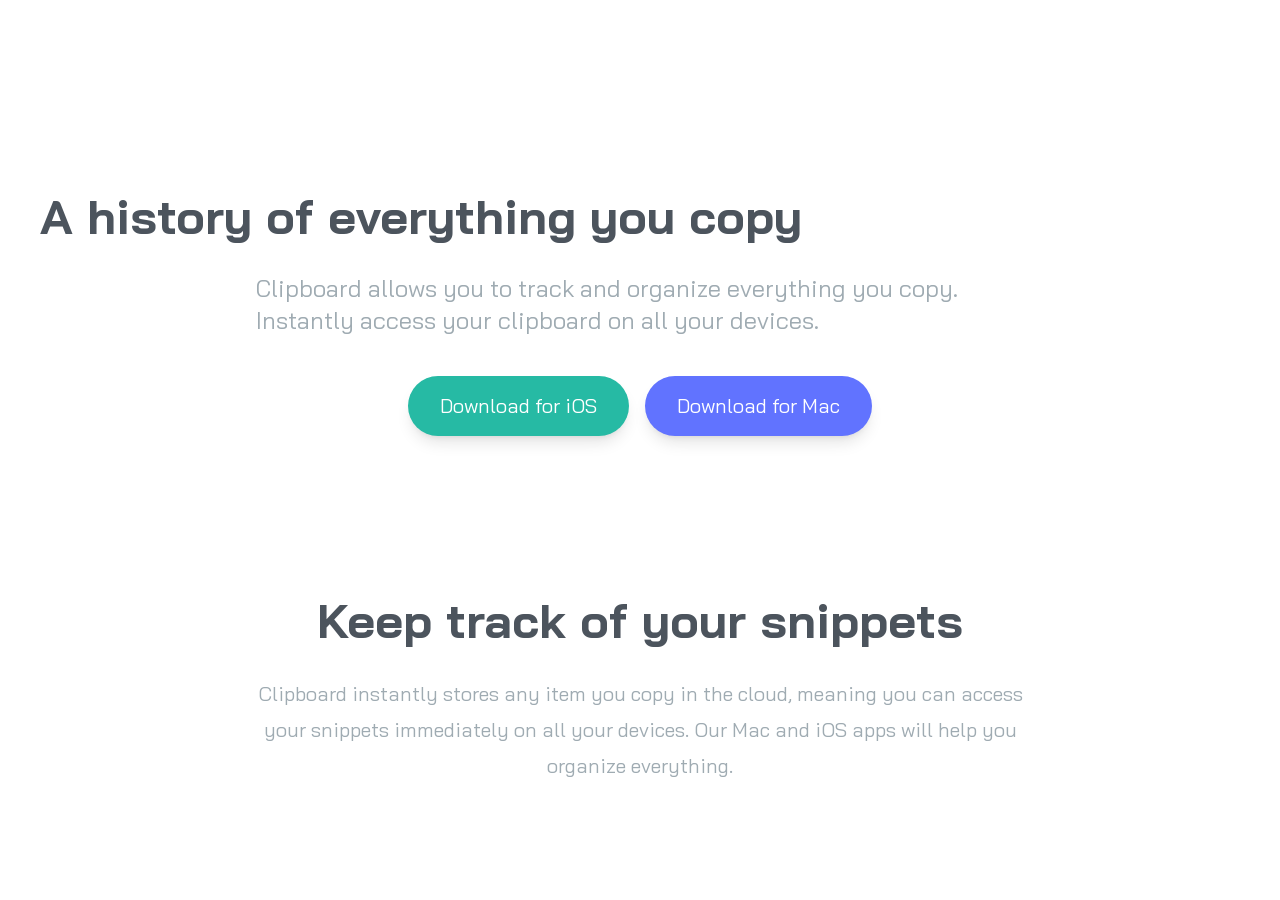
==== clipboard/index.html @ 267f64d2 "Added custom directives to input.css and started snippets section." ====
<!doctype html>
<html lang="en">
  <head>
    <meta charset="UTF-8" />
    <meta name="viewport" content="width=device-width, initial-scale=1.0" />
    <link href="./css/output.css" rel="stylesheet" />
    <title>Clipboard</title>
  </head>
  <body>
    <!-- Hero Section -->
    <section id="hero">
      <div class="section-container mb-40 px-10 pt-16">
        <img src="images/logo.svg" alt="" class="mx-auto my-16" />

        <h3 class="text-dark-grayish-blue mb-8 text-4xl font-bold md:text-5xl">
          A history of everything you copy
        </h3>
        <p class="text-grayish-blue mx-auto mb-10 max-w-3xl text-2xl">
          Clipboard allows you to track and organize everything you copy.
          Instantly access your clipboard on all your devices.
        </p>

        <!-- Button Container -->
        <div
          class="flex w-full flex-col justify-center space-y-6 text-xl text-white md:flex-row md:space-y-0 md:space-x-4"
        >
          <a
            href="#"
            class="bg-strong-cyan rounded-full p-4 px-8 shadow-lg duration-200 hover:opacity-80"
            >Download for iOS</a
          >
          <a
            href="#"
            class="bg-light-blue rounded-full p-4 px-8 shadow-lg duration-200 hover:opacity-80"
            >Download for Mac</a
          >
        </div>
      </div>
    </section>
    <!-- Snippets Section -->
    <section id="snippets">
      <div class="mx-auto my-20 max-w-6xl px-10 text-center">
        <h3 class="text-dark-grayish-blue mb-8 text-4xl font-bold md:text-5xl">
          Keep track of your snippets
        </h3>
        <p
          class="text-grayish-blue mx-auto mb-24 max-w-3xl text-center text-xl leading-9"
        >
          Clipboard instantly stores any item you copy in the cloud, meaning you
          can access your snippets immediately on all your devices. Our Mac and
          iOS apps will help you organize everything.
        </p>
      </div>
    </section>
  </body>
</html>
---- clipboard/css/output.css ----
/*! tailwindcss v4.2.4 | MIT License | https://tailwindcss.com */
@import url("https://fonts.googleapis.com/css2?family=Bai+Jamjuree:wght@400;600&display=swap");
@layer properties;
@layer theme, base, components, utilities;
@layer theme {
  :root, :host {
    --font-sans: "Bai Jamjuree", sans-serif;
    --font-mono: ui-monospace, SFMono-Regular, Menlo, Monaco, Consolas, "Liberation Mono",
      "Courier New", monospace;
    --color-white: #fff;
    --spacing: 0.25rem;
    --container-3xl: 48rem;
    --container-6xl: 72rem;
    --text-xl: 1.25rem;
    --text-xl--line-height: calc(1.75 / 1.25);
    --text-2xl: 1.5rem;
    --text-2xl--line-height: calc(2 / 1.5);
    --text-4xl: 2.25rem;
    --text-4xl--line-height: calc(2.5 / 2.25);
    --text-5xl: 3rem;
    --text-5xl--line-height: 1;
    --font-weight-bold: 700;
    --default-font-family: var(--font-sans);
    --default-mono-font-family: var(--font-mono);
    --color-strong-cyan: hsl(171 66% 44%);
    --color-light-blue: hsl(233 100% 69%);
    --color-dark-grayish-blue: hsl(210 10% 33%);
    --color-grayish-blue: hsl(201 11% 66%);
  }
}
@layer base {
  *, ::after, ::before, ::backdrop, ::file-selector-button {
    box-sizing: border-box;
    margin: 0;
    padding: 0;
    border: 0 solid;
  }
  html, :host {
    line-height: 1.5;
    -webkit-text-size-adjust: 100%;
    tab-size: 4;
    font-family: var(--default-font-family, ui-sans-serif, system-ui, sans-serif, "Apple Color Emoji", "Segoe UI Emoji", "Segoe UI Symbol", "Noto Color Emoji");
    font-feature-settings: var(--default-font-feature-settings, normal);
    font-variation-settings: var(--default-font-variation-settings, normal);
    -webkit-tap-highlight-color: transparent;
  }
  hr {
    height: 0;
    color: inherit;
    border-top-width: 1px;
  }
  abbr:where([title]) {
    -webkit-text-decoration: underline dotted;
    text-decoration: underline dotted;
  }
  h1, h2, h3, h4, h5, h6 {
    font-size: inherit;
    font-weight: inherit;
  }
  a {
    color: inherit;
    -webkit-text-decoration: inherit;
    text-decoration: inherit;
  }
  b, strong {
    font-weight: bolder;
  }
  code, kbd, samp, pre {
    font-family: var(--default-mono-font-family, ui-monospace, SFMono-Regular, Menlo, Monaco, Consolas, "Liberation Mono", "Courier New", monospace);
    font-feature-settings: var(--default-mono-font-feature-settings, normal);
    font-variation-settings: var(--default-mono-font-variation-settings, normal);
    font-size: 1em;
  }
  small {
    font-size: 80%;
  }
  sub, sup {
    font-size: 75%;
    line-height: 0;
    position: relative;
    vertical-align: baseline;
  }
  sub {
    bottom: -0.25em;
  }
  sup {
    top: -0.5em;
  }
  table {
    text-indent: 0;
    border-color: inherit;
    border-collapse: collapse;
  }
  :-moz-focusring {
    outline: auto;
  }
  progress {
    vertical-align: baseline;
  }
  summary {
    display: list-item;
  }
  ol, ul, menu {
    list-style: none;
  }
  img, svg, video, canvas, audio, iframe, embed, object {
    display: block;
    vertical-align: middle;
  }
  img, video {
    max-width: 100%;
    height: auto;
  }
  button, input, select, optgroup, textarea, ::file-selector-button {
    font: inherit;
    font-feature-settings: inherit;
    font-variation-settings: inherit;
    letter-spacing: inherit;
    color: inherit;
    border-radius: 0;
    background-color: transparent;
    opacity: 1;
  }
  :where(select:is([multiple], [size])) optgroup {
    font-weight: bolder;
  }
  :where(select:is([multiple], [size])) optgroup option {
    padding-inline-start: 20px;
  }
  ::file-selector-button {
    margin-inline-end: 4px;
  }
  ::placeholder {
    opacity: 1;
  }
  @supports (not (-webkit-appearance: -apple-pay-button))  or (contain-intrinsic-size: 1px) {
    ::placeholder {
      color: currentcolor;
      @supports (color: color-mix(in lab, red, red)) {
        color: color-mix(in oklab, currentcolor 50%, transparent);
      }
    }
  }
  textarea {
    resize: vertical;
  }
  ::-webkit-search-decoration {
    -webkit-appearance: none;
  }
  ::-webkit-date-and-time-value {
    min-height: 1lh;
    text-align: inherit;
  }
  ::-webkit-datetime-edit {
    display: inline-flex;
  }
  ::-webkit-datetime-edit-fields-wrapper {
    padding: 0;
  }
  ::-webkit-datetime-edit, ::-webkit-datetime-edit-year-field, ::-webkit-datetime-edit-month-field, ::-webkit-datetime-edit-day-field, ::-webkit-datetime-edit-hour-field, ::-webkit-datetime-edit-minute-field, ::-webkit-datetime-edit-second-field, ::-webkit-datetime-edit-millisecond-field, ::-webkit-datetime-edit-meridiem-field {
    padding-block: 0;
  }
  ::-webkit-calendar-picker-indicator {
    line-height: 1;
  }
  :-moz-ui-invalid {
    box-shadow: none;
  }
  button, input:where([type="button"], [type="reset"], [type="submit"]), ::file-selector-button {
    appearance: button;
  }
  ::-webkit-inner-spin-button, ::-webkit-outer-spin-button {
    height: auto;
  }
  [hidden]:where(:not([hidden="until-found"])) {
    display: none !important;
  }
}
@layer utilities {
  .mx-auto {
    margin-inline: auto;
  }
  .my-16 {
    margin-block: calc(var(--spacing) * 16);
  }
  .my-20 {
    margin-block: calc(var(--spacing) * 20);
  }
  .mb-8 {
    margin-bottom: calc(var(--spacing) * 8);
  }
  .mb-10 {
    margin-bottom: calc(var(--spacing) * 10);
  }
  .mb-24 {
    margin-bottom: calc(var(--spacing) * 24);
  }
  .mb-40 {
    margin-bottom: calc(var(--spacing) * 40);
  }
  .flex {
    display: flex;
  }
  .w-full {
    width: 100%;
  }
  .max-w-3xl {
    max-width: var(--container-3xl);
  }
  .max-w-6xl {
    max-width: var(--container-6xl);
  }
  .flex-col {
    flex-direction: column;
  }
  .justify-center {
    justify-content: center;
  }
  .space-y-6 {
    :where(& > :not(:last-child)) {
      --tw-space-y-reverse: 0;
      margin-block-start: calc(calc(var(--spacing) * 6) * var(--tw-space-y-reverse));
      margin-block-end: calc(calc(var(--spacing) * 6) * calc(1 - var(--tw-space-y-reverse)));
    }
  }
  .rounded-full {
    border-radius: calc(infinity * 1px);
  }
  .bg-light-blue {
    background-color: var(--color-light-blue);
  }
  .bg-strong-cyan {
    background-color: var(--color-strong-cyan);
  }
  .p-4 {
    padding: calc(var(--spacing) * 4);
  }
  .px-8 {
    padding-inline: calc(var(--spacing) * 8);
  }
  .px-10 {
    padding-inline: calc(var(--spacing) * 10);
  }
  .pt-16 {
    padding-top: calc(var(--spacing) * 16);
  }
  .text-center {
    text-align: center;
  }
  .text-2xl {
    font-size: var(--text-2xl);
    line-height: var(--tw-leading, var(--text-2xl--line-height));
  }
  .text-4xl {
    font-size: var(--text-4xl);
    line-height: var(--tw-leading, var(--text-4xl--line-height));
  }
  .text-xl {
    font-size: var(--text-xl);
    line-height: var(--tw-leading, var(--text-xl--line-height));
  }
  .leading-9 {
    --tw-leading: calc(var(--spacing) * 9);
    line-height: calc(var(--spacing) * 9);
  }
  .font-bold {
    --tw-font-weight: var(--font-weight-bold);
    font-weight: var(--font-weight-bold);
  }
  .text-dark-grayish-blue {
    color: var(--color-dark-grayish-blue);
  }
  .text-grayish-blue {
    color: var(--color-grayish-blue);
  }
  .text-white {
    color: var(--color-white);
  }
  .shadow-lg {
    --tw-shadow: 0 10px 15px -3px var(--tw-shadow-color, rgb(0 0 0 / 0.1)), 0 4px 6px -4px var(--tw-shadow-color, rgb(0 0 0 / 0.1));
    box-shadow: var(--tw-inset-shadow), var(--tw-inset-ring-shadow), var(--tw-ring-offset-shadow), var(--tw-ring-shadow), var(--tw-shadow);
  }
  .duration-200 {
    --tw-duration: 200ms;
    transition-duration: 200ms;
  }
  .hover\:opacity-80 {
    &:hover {
      @media (hover: hover) {
        opacity: 80%;
      }
    }
  }
  .md\:flex-row {
    @media (width >= 768px) {
      flex-direction: row;
    }
  }
  .md\:space-y-0 {
    @media (width >= 768px) {
      :where(& > :not(:last-child)) {
        --tw-space-y-reverse: 0;
        margin-block-start: calc(calc(var(--spacing) * 0) * var(--tw-space-y-reverse));
        margin-block-end: calc(calc(var(--spacing) * 0) * calc(1 - var(--tw-space-y-reverse)));
      }
    }
  }
  .md\:space-x-4 {
    @media (width >= 768px) {
      :where(& > :not(:last-child)) {
        --tw-space-x-reverse: 0;
        margin-inline-start: calc(calc(var(--spacing) * 4) * var(--tw-space-x-reverse));
        margin-inline-end: calc(calc(var(--spacing) * 4) * calc(1 - var(--tw-space-x-reverse)));
      }
    }
  }
  .md\:text-5xl {
    @media (width >= 768px) {
      font-size: var(--text-5xl);
      line-height: var(--tw-leading, var(--text-5xl--line-height));
    }
  }
}
@layer base {
  body {
    background-image: url("../images/bg-header-desktop.png");
    background-repeat: no-repeat;
    background-size: contain;
  }
}
@media (max-width: 576px) {
  body {
    background-image: url("../images/bg-header-mobile.png");
    background-repeat: no-repeat;
    background-size: contain;
  }
}
@property --tw-space-y-reverse {
  syntax: "*";
  inherits: false;
  initial-value: 0;
}
@property --tw-leading {
  syntax: "*";
  inherits: false;
}
@property --tw-font-weight {
  syntax: "*";
  inherits: false;
}
@property --tw-shadow {
  syntax: "*";
  inherits: false;
  initial-value: 0 0 #0000;
}
@property --tw-shadow-color {
  syntax: "*";
  inherits: false;
}
@property --tw-shadow-alpha {
  syntax: "<percentage>";
  inherits: false;
  initial-value: 100%;
}
@property --tw-inset-shadow {
  syntax: "*";
  inherits: false;
  initial-value: 0 0 #0000;
}
@property --tw-inset-shadow-color {
  syntax: "*";
  inherits: false;
}
@property --tw-inset-shadow-alpha {
  syntax: "<percentage>";
  inherits: false;
  initial-value: 100%;
}
@property --tw-ring-color {
  syntax: "*";
  inherits: false;
}
@property --tw-ring-shadow {
  syntax: "*";
  inherits: false;
  initial-value: 0 0 #0000;
}
@property --tw-inset-ring-color {
  syntax: "*";
  inherits: false;
}
@property --tw-inset-ring-shadow {
  syntax: "*";
  inherits: false;
  initial-value: 0 0 #0000;
}
@property --tw-ring-inset {
  syntax: "*";
  inherits: false;
}
@property --tw-ring-offset-width {
  syntax: "<length>";
  inherits: false;
  initial-value: 0px;
}
@property --tw-ring-offset-color {
  syntax: "*";
  inherits: false;
  initial-value: #fff;
}
@property --tw-ring-offset-shadow {
  syntax: "*";
  inherits: false;
  initial-value: 0 0 #0000;
}
@property --tw-duration {
  syntax: "*";
  inherits: false;
}
@property --tw-space-x-reverse {
  syntax: "*";
  inherits: false;
  initial-value: 0;
}
@layer properties {
  @supports ((-webkit-hyphens: none) and (not (margin-trim: inline))) or ((-moz-orient: inline) and (not (color:rgb(from red r g b)))) {
    *, ::before, ::after, ::backdrop {
      --tw-space-y-reverse: 0;
      --tw-leading: initial;
      --tw-font-weight: initial;
      --tw-shadow: 0 0 #0000;
      --tw-shadow-color: initial;
      --tw-shadow-alpha: 100%;
      --tw-inset-shadow: 0 0 #0000;
      --tw-inset-shadow-color: initial;
      --tw-inset-shadow-alpha: 100%;
      --tw-ring-color: initial;
      --tw-ring-shadow: 0 0 #0000;
      --tw-inset-ring-color: initial;
      --tw-inset-ring-shadow: 0 0 #0000;
      --tw-ring-inset: initial;
      --tw-ring-offset-width: 0px;
      --tw-ring-offset-color: #fff;
      --tw-ring-offset-shadow: 0 0 #0000;
      --tw-duration: initial;
      --tw-space-x-reverse: 0;
    }
  }
}
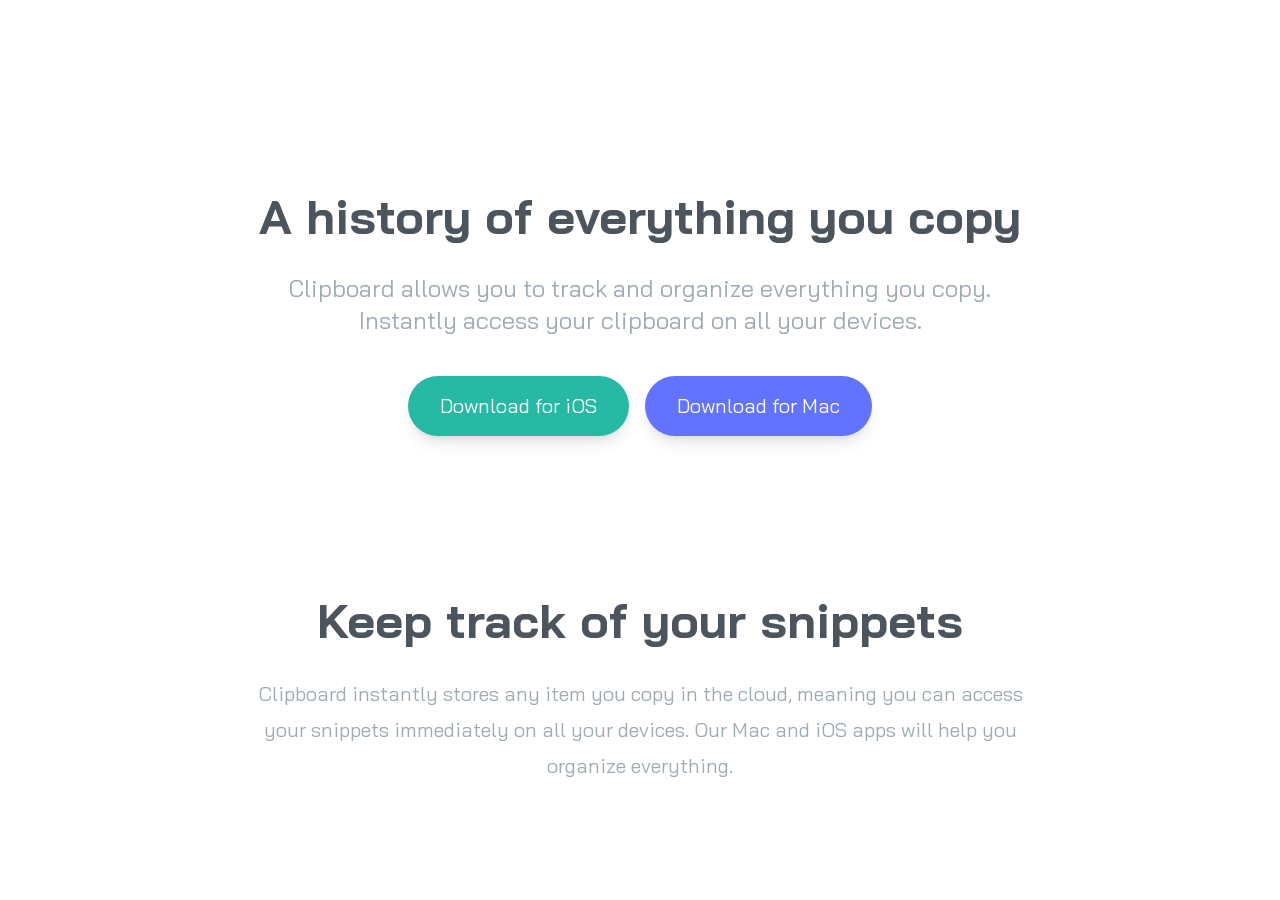
==== commit 8e58308f: "Changed global h3 element class styling. Also added button utility classes for button-container clas" ====
--- a/clipboard/index.html
+++ b/clipboard/index.html
@@ -12,18 +12,14 @@
       <div class="section-container mb-40 px-10 pt-16">
         <img src="images/logo.svg" alt="" class="mx-auto my-16" />
 
-        <h3 class="text-dark-grayish-blue mb-8 text-4xl font-bold md:text-5xl">
-          A history of everything you copy
-        </h3>
+        <h3 class="">A history of everything you copy</h3>
         <p class="text-grayish-blue mx-auto mb-10 max-w-3xl text-2xl">
           Clipboard allows you to track and organize everything you copy.
           Instantly access your clipboard on all your devices.
         </p>
 
         <!-- Button Container -->
-        <div
-          class="flex w-full flex-col justify-center space-y-6 text-xl text-white md:flex-row md:space-y-0 md:space-x-4"
-        >
+        <div class="button-container">
           <a
             href="#"
             class="bg-strong-cyan rounded-full p-4 px-8 shadow-lg duration-200 hover:opacity-80"
@@ -39,10 +35,8 @@
     </section>
     <!-- Snippets Section -->
     <section id="snippets">
-      <div class="mx-auto my-20 max-w-6xl px-10 text-center">
-        <h3 class="text-dark-grayish-blue mb-8 text-4xl font-bold md:text-5xl">
-          Keep track of your snippets
-        </h3>
+      <div class="section-container my-20 px-10">
+        <h3 class="">Keep track of your snippets</h3>
         <p
           class="text-grayish-blue mx-auto mb-24 max-w-3xl text-center text-xl leading-9"
         >
--- a/clipboard/css/output.css
+++ b/clipboard/css/output.css
@@ -177,6 +177,11 @@
   }
 }
 @layer utilities {
+  .section-container {
+    margin-inline: auto;
+    max-width: var(--container-6xl);
+    text-align: center;
+  }
   .mx-auto {
     margin-inline: auto;
   }
@@ -186,9 +191,6 @@
   .my-20 {
     margin-block: calc(var(--spacing) * 20);
   }
-  .mb-8 {
-    margin-bottom: calc(var(--spacing) * 8);
-  }
   .mb-10 {
     margin-bottom: calc(var(--spacing) * 10);
   }
@@ -198,17 +200,54 @@
   .mb-40 {
     margin-bottom: calc(var(--spacing) * 40);
   }
+  .button-container {
+    display: flex;
+    width: 100%;
+    flex-direction: column;
+    justify-content: center;
+    :where(& > :not(:last-child)) {
+      --tw-space-y-reverse: 0;
+      margin-block-start: calc(calc(var(--spacing) * 6) * var(--tw-space-y-reverse));
+      margin-block-end: calc(calc(var(--spacing) * 6) * calc(1 - var(--tw-space-y-reverse)));
+    }
+    font-size: var(--text-xl);
+    line-height: var(--tw-leading, var(--text-xl--line-height));
+    color: var(--color-white);
+    @media (width >= 768px) {
+      flex-direction: row;
+    }
+    @media (width >= 768px) {
+      :where(& > :not(:last-child)) {
+        --tw-space-y-reverse: 0;
+        margin-block-start: calc(calc(var(--spacing) * 0) * var(--tw-space-y-reverse));
+        margin-block-end: calc(calc(var(--spacing) * 0) * calc(1 - var(--tw-space-y-reverse)));
+      }
+    }
+    @media (width >= 768px) {
+      :where(& > :not(:last-child)) {
+        --tw-space-x-reverse: 0;
+        margin-inline-start: calc(calc(var(--spacing) * 4) * var(--tw-space-x-reverse));
+        margin-inline-end: calc(calc(var(--spacing) * 4) * calc(1 - var(--tw-space-x-reverse)));
+      }
+    }
+  }
   .flex {
     display: flex;
   }
+  .table {
+    display: table;
+  }
   .w-full {
     width: 100%;
   }
   .max-w-3xl {
     max-width: var(--container-3xl);
   }
-  .max-w-6xl {
-    max-width: var(--container-6xl);
+  .border-collapse {
+    border-collapse: collapse;
+  }
+  .resize {
+    resize: both;
   }
   .flex-col {
     flex-direction: column;
@@ -226,6 +265,10 @@
   .rounded-full {
     border-radius: calc(infinity * 1px);
   }
+  .border {
+    border-style: var(--tw-border-style);
+    border-width: 1px;
+  }
   .bg-light-blue {
     background-color: var(--color-light-blue);
   }
@@ -251,10 +294,6 @@
     font-size: var(--text-2xl);
     line-height: var(--tw-leading, var(--text-2xl--line-height));
   }
-  .text-4xl {
-    font-size: var(--text-4xl);
-    line-height: var(--tw-leading, var(--text-4xl--line-height));
-  }
   .text-xl {
     font-size: var(--text-xl);
     line-height: var(--tw-leading, var(--text-xl--line-height));
@@ -263,22 +302,22 @@
     --tw-leading: calc(var(--spacing) * 9);
     line-height: calc(var(--spacing) * 9);
   }
-  .font-bold {
-    --tw-font-weight: var(--font-weight-bold);
-    font-weight: var(--font-weight-bold);
-  }
-  .text-dark-grayish-blue {
-    color: var(--color-dark-grayish-blue);
-  }
   .text-grayish-blue {
     color: var(--color-grayish-blue);
   }
   .text-white {
     color: var(--color-white);
+  }
+  .underline {
+    text-decoration-line: underline;
   }
   .shadow-lg {
     --tw-shadow: 0 10px 15px -3px var(--tw-shadow-color, rgb(0 0 0 / 0.1)), 0 4px 6px -4px var(--tw-shadow-color, rgb(0 0 0 / 0.1));
     box-shadow: var(--tw-inset-shadow), var(--tw-inset-ring-shadow), var(--tw-ring-offset-shadow), var(--tw-ring-shadow), var(--tw-shadow);
+  }
+  .outline {
+    outline-style: var(--tw-outline-style);
+    outline-width: 1px;
   }
   .duration-200 {
     --tw-duration: 200ms;
@@ -314,12 +353,6 @@
       }
     }
   }
-  .md\:text-5xl {
-    @media (width >= 768px) {
-      font-size: var(--text-5xl);
-      line-height: var(--tw-leading, var(--text-5xl--line-height));
-    }
-  }
 }
 @layer base {
   body {
@@ -327,6 +360,18 @@
     background-repeat: no-repeat;
     background-size: contain;
   }
+  h3 {
+    margin-bottom: calc(var(--spacing) * 8);
+    font-size: var(--text-4xl);
+    line-height: var(--tw-leading, var(--text-4xl--line-height));
+    --tw-font-weight: var(--font-weight-bold);
+    font-weight: var(--font-weight-bold);
+    color: var(--color-dark-grayish-blue);
+    @media (width >= 768px) {
+      font-size: var(--text-5xl);
+      line-height: var(--tw-leading, var(--text-5xl--line-height));
+    }
+  }
 }
 @media (max-width: 576px) {
   body {
@@ -340,11 +385,17 @@
   inherits: false;
   initial-value: 0;
 }
+@property --tw-space-x-reverse {
+  syntax: "*";
+  inherits: false;
+  initial-value: 0;
+}
+@property --tw-border-style {
+  syntax: "*";
+  inherits: false;
+  initial-value: solid;
+}
 @property --tw-leading {
-  syntax: "*";
-  inherits: false;
-}
-@property --tw-font-weight {
   syntax: "*";
   inherits: false;
 }
@@ -413,21 +464,26 @@
   inherits: false;
   initial-value: 0 0 #0000;
 }
+@property --tw-outline-style {
+  syntax: "*";
+  inherits: false;
+  initial-value: solid;
+}
 @property --tw-duration {
   syntax: "*";
   inherits: false;
 }
-@property --tw-space-x-reverse {
-  syntax: "*";
-  inherits: false;
-  initial-value: 0;
+@property --tw-font-weight {
+  syntax: "*";
+  inherits: false;
 }
 @layer properties {
   @supports ((-webkit-hyphens: none) and (not (margin-trim: inline))) or ((-moz-orient: inline) and (not (color:rgb(from red r g b)))) {
     *, ::before, ::after, ::backdrop {
       --tw-space-y-reverse: 0;
+      --tw-space-x-reverse: 0;
+      --tw-border-style: solid;
       --tw-leading: initial;
-      --tw-font-weight: initial;
       --tw-shadow: 0 0 #0000;
       --tw-shadow-color: initial;
       --tw-shadow-alpha: 100%;
@@ -442,8 +498,9 @@
       --tw-ring-offset-width: 0px;
       --tw-ring-offset-color: #fff;
       --tw-ring-offset-shadow: 0 0 #0000;
+      --tw-outline-style: solid;
       --tw-duration: initial;
-      --tw-space-x-reverse: 0;
-    }
-  }
-}
+      --tw-font-weight: initial;
+    }
+  }
+}
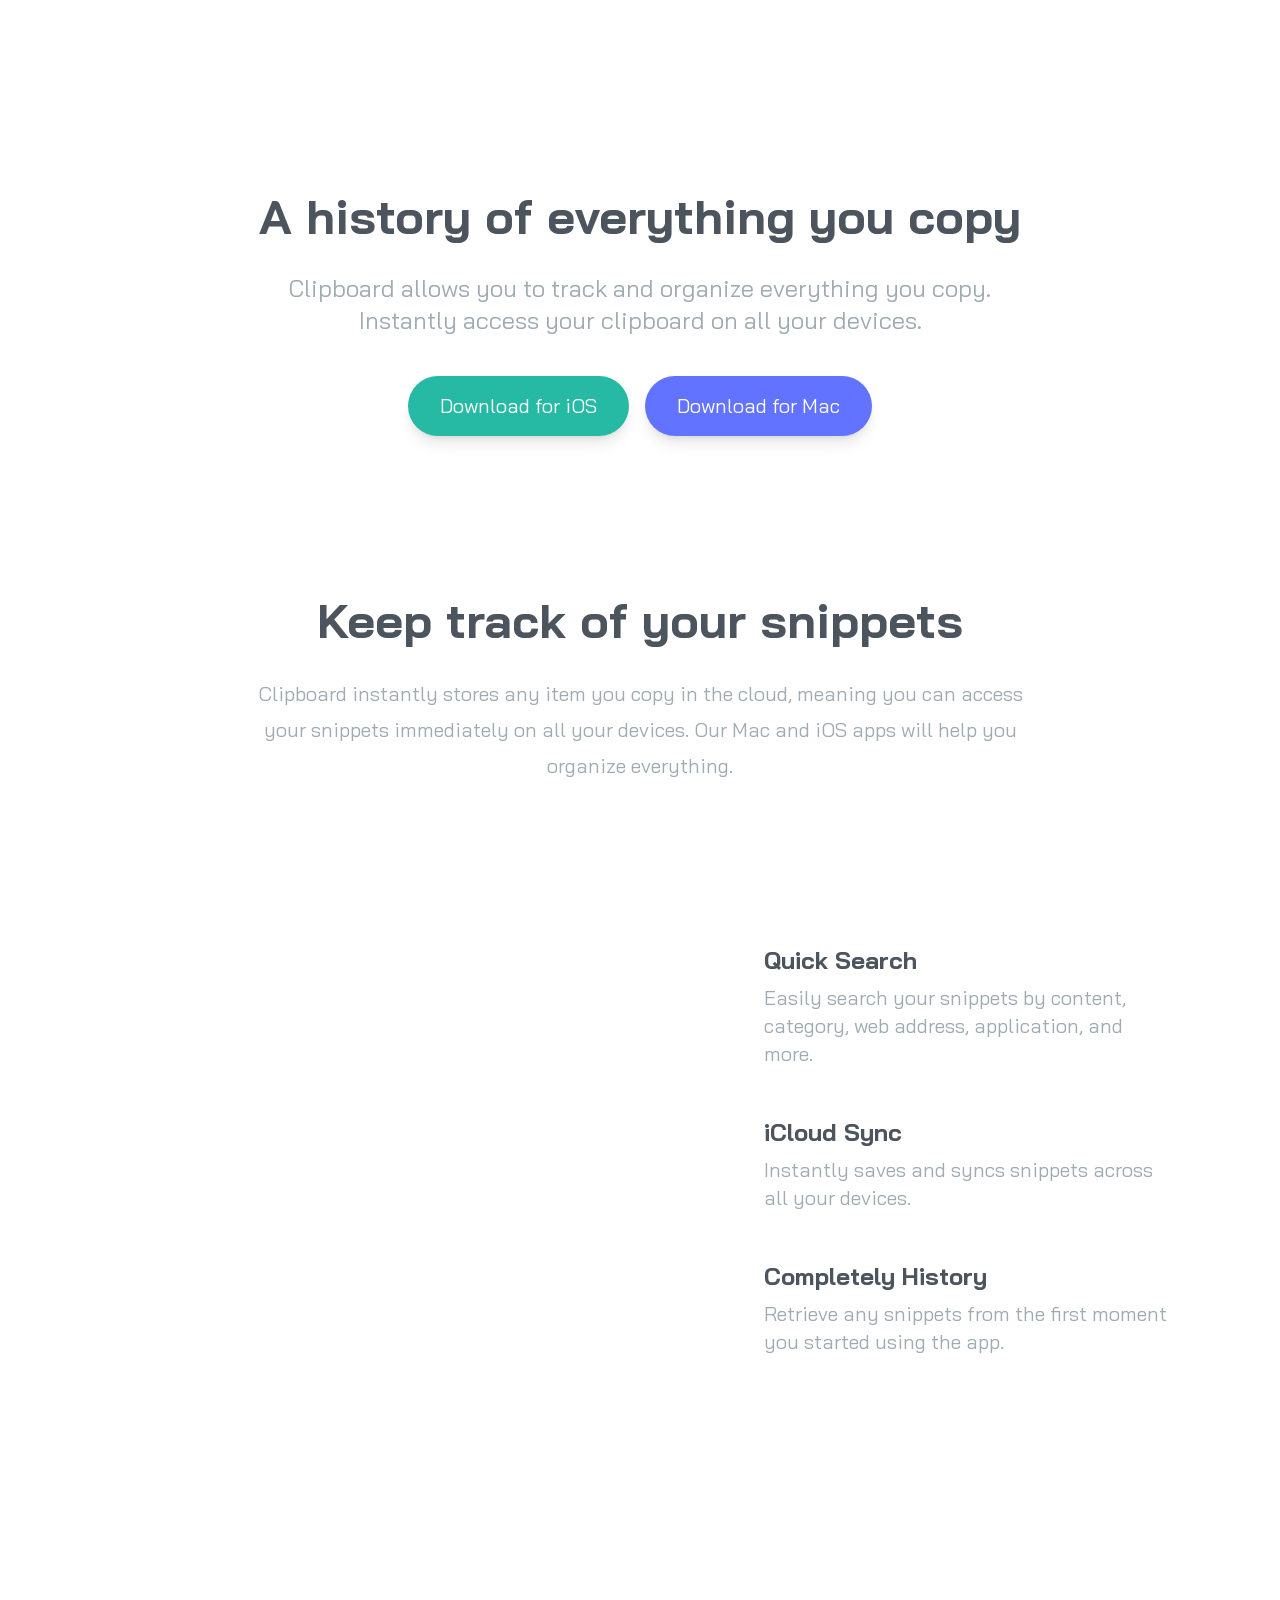
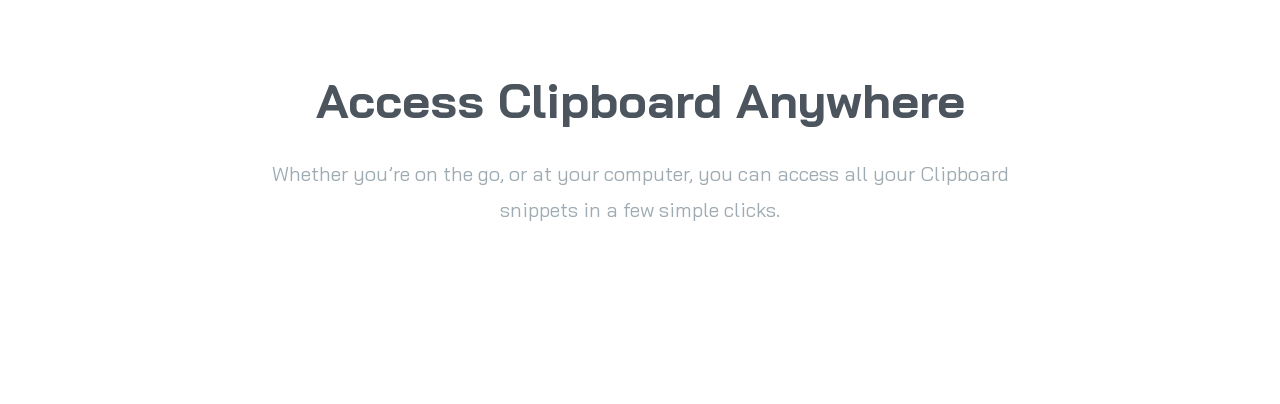
==== commit a78f154c: "Added features section and defined global h5 base rules" ====
--- a/clipboard/index.html
+++ b/clipboard/index.html
@@ -9,7 +9,7 @@
   <body>
     <!-- Hero Section -->
     <section id="hero">
-      <div class="section-container mb-40 px-10 pt-16">
+      <div class="section-container mb-40 pt-16">
         <img src="images/logo.svg" alt="" class="mx-auto my-16" />
 
         <h3 class="">A history of everything you copy</h3>
@@ -35,7 +35,7 @@
     </section>
     <!-- Snippets Section -->
     <section id="snippets">
-      <div class="section-container my-20 px-10">
+      <div class="section-container my-20">
         <h3 class="">Keep track of your snippets</h3>
         <p
           class="text-grayish-blue mx-auto mb-24 max-w-3xl text-center text-xl leading-9"
@@ -46,5 +46,63 @@
         </p>
       </div>
     </section>
+    <!-- Features Section -->
+    <section id="features">
+      <div class="section-container my-20">
+        <div class="relative flex flex-col md:flex-row md:space-x-32">
+          <!-- Image -->
+          <div class="md:w-1/2">
+            <img
+              src="images/image-computer.png"
+              alt=""
+              class="top-0 right-[50%] md:absolute"
+            />
+          </div>
+
+          <!-- Items -->
+          <div
+            class="mt-16 mb-24 flex flex-col space-y-12 text-xl md:mb-60 md:w-1/2 md:pl-16 md:text-left"
+          >
+            <!-- Item 1 -->
+            <div>
+              <h5 class="">Quick Search</h5>
+              <p class="text-grayish-blue max-w-md">
+                Easily search your snippets by content, category, web address,
+                application, and more.
+              </p>
+            </div>
+            <!-- Item 2 -->
+            <div>
+              <h5 class="">iCloud Sync</h5>
+              <p class="text-grayish-blue max-w-md">
+                Instantly saves and syncs snippets across all your devices.
+              </p>
+            </div>
+            <!-- Item 3 -->
+            <div>
+              <h5>Completely History</h5>
+              <p class="text-grayish-blue max-w-md">
+                Retrieve any snippets from the first moment you started using
+                the app.
+              </p>
+            </div>
+          </div>
+        </div>
+      </div>
+    </section>
+    <!-- Access Anywhere Section -->
+    <section id="access">
+      <div class="section-container my-20">
+        <h3>Access Clipboard Anywhere</h3>
+        <p
+          class="text-grayish-blue mx-auto mb-24 max-w-3xl text-center text-xl leading-9"
+        >
+          Whether you’re on the go, or at your computer, you can access all your
+          Clipboard snippets in a few simple clicks.
+        </p>
+
+        <img src="images/image-devices.png" alt="" class="mx-auto" />
+      </div>
+    </section>
   </body>
 </html>
--- a/clipboard/css/output.css
+++ b/clipboard/css/output.css
@@ -9,6 +9,7 @@
       "Courier New", monospace;
     --color-white: #fff;
     --spacing: 0.25rem;
+    --container-md: 28rem;
     --container-3xl: 48rem;
     --container-6xl: 72rem;
     --text-xl: 1.25rem;
@@ -177,9 +178,19 @@
   }
 }
 @layer utilities {
+  .relative {
+    position: relative;
+  }
+  .top-0 {
+    top: calc(var(--spacing) * 0);
+  }
+  .right-\[50\%\] {
+    right: 50%;
+  }
   .section-container {
     margin-inline: auto;
     max-width: var(--container-6xl);
+    padding-inline: calc(var(--spacing) * 10);
     text-align: center;
   }
   .mx-auto {
@@ -190,6 +201,12 @@
   }
   .my-20 {
     margin-block: calc(var(--spacing) * 20);
+  }
+  .mt-16 {
+    margin-top: calc(var(--spacing) * 16);
+  }
+  .mb-2 {
+    margin-bottom: calc(var(--spacing) * 2);
   }
   .mb-10 {
     margin-bottom: calc(var(--spacing) * 10);
@@ -234,41 +251,25 @@
   .flex {
     display: flex;
   }
-  .table {
-    display: table;
-  }
-  .w-full {
-    width: 100%;
-  }
   .max-w-3xl {
     max-width: var(--container-3xl);
   }
-  .border-collapse {
-    border-collapse: collapse;
-  }
-  .resize {
-    resize: both;
+  .max-w-md {
+    max-width: var(--container-md);
   }
   .flex-col {
     flex-direction: column;
   }
-  .justify-center {
-    justify-content: center;
-  }
-  .space-y-6 {
+  .space-y-12 {
     :where(& > :not(:last-child)) {
       --tw-space-y-reverse: 0;
-      margin-block-start: calc(calc(var(--spacing) * 6) * var(--tw-space-y-reverse));
-      margin-block-end: calc(calc(var(--spacing) * 6) * calc(1 - var(--tw-space-y-reverse)));
+      margin-block-start: calc(calc(var(--spacing) * 12) * var(--tw-space-y-reverse));
+      margin-block-end: calc(calc(var(--spacing) * 12) * calc(1 - var(--tw-space-y-reverse)));
     }
   }
   .rounded-full {
     border-radius: calc(infinity * 1px);
   }
-  .border {
-    border-style: var(--tw-border-style);
-    border-width: 1px;
-  }
   .bg-light-blue {
     background-color: var(--color-light-blue);
   }
@@ -280,9 +281,6 @@
   }
   .px-8 {
     padding-inline: calc(var(--spacing) * 8);
-  }
-  .px-10 {
-    padding-inline: calc(var(--spacing) * 10);
   }
   .pt-16 {
     padding-top: calc(var(--spacing) * 16);
@@ -302,22 +300,19 @@
     --tw-leading: calc(var(--spacing) * 9);
     line-height: calc(var(--spacing) * 9);
   }
+  .font-bold {
+    --tw-font-weight: var(--font-weight-bold);
+    font-weight: var(--font-weight-bold);
+  }
+  .text-dark-grayish-blue {
+    color: var(--color-dark-grayish-blue);
+  }
   .text-grayish-blue {
     color: var(--color-grayish-blue);
-  }
-  .text-white {
-    color: var(--color-white);
-  }
-  .underline {
-    text-decoration-line: underline;
   }
   .shadow-lg {
     --tw-shadow: 0 10px 15px -3px var(--tw-shadow-color, rgb(0 0 0 / 0.1)), 0 4px 6px -4px var(--tw-shadow-color, rgb(0 0 0 / 0.1));
     box-shadow: var(--tw-inset-shadow), var(--tw-inset-ring-shadow), var(--tw-ring-offset-shadow), var(--tw-ring-shadow), var(--tw-shadow);
-  }
-  .outline {
-    outline-style: var(--tw-outline-style);
-    outline-width: 1px;
   }
   .duration-200 {
     --tw-duration: 200ms;
@@ -330,27 +325,43 @@
       }
     }
   }
+  .md\:absolute {
+    @media (width >= 768px) {
+      position: absolute;
+    }
+  }
+  .md\:mb-60 {
+    @media (width >= 768px) {
+      margin-bottom: calc(var(--spacing) * 60);
+    }
+  }
+  .md\:w-1\/2 {
+    @media (width >= 768px) {
+      width: calc(1 / 2 * 100%);
+    }
+  }
   .md\:flex-row {
     @media (width >= 768px) {
       flex-direction: row;
     }
   }
-  .md\:space-y-0 {
-    @media (width >= 768px) {
-      :where(& > :not(:last-child)) {
-        --tw-space-y-reverse: 0;
-        margin-block-start: calc(calc(var(--spacing) * 0) * var(--tw-space-y-reverse));
-        margin-block-end: calc(calc(var(--spacing) * 0) * calc(1 - var(--tw-space-y-reverse)));
-      }
-    }
-  }
-  .md\:space-x-4 {
+  .md\:space-x-32 {
     @media (width >= 768px) {
       :where(& > :not(:last-child)) {
         --tw-space-x-reverse: 0;
-        margin-inline-start: calc(calc(var(--spacing) * 4) * var(--tw-space-x-reverse));
-        margin-inline-end: calc(calc(var(--spacing) * 4) * calc(1 - var(--tw-space-x-reverse)));
+        margin-inline-start: calc(calc(var(--spacing) * 32) * var(--tw-space-x-reverse));
+        margin-inline-end: calc(calc(var(--spacing) * 32) * calc(1 - var(--tw-space-x-reverse)));
       }
+    }
+  }
+  .md\:pl-16 {
+    @media (width >= 768px) {
+      padding-left: calc(var(--spacing) * 16);
+    }
+  }
+  .md\:text-left {
+    @media (width >= 768px) {
+      text-align: left;
     }
   }
 }
@@ -372,6 +383,14 @@
       line-height: var(--tw-leading, var(--text-5xl--line-height));
     }
   }
+  h5 {
+    margin-bottom: calc(var(--spacing) * 2);
+    font-size: var(--text-2xl);
+    line-height: var(--tw-leading, var(--text-2xl--line-height));
+    --tw-font-weight: var(--font-weight-bold);
+    font-weight: var(--font-weight-bold);
+    color: var(--color-dark-grayish-blue);
+  }
 }
 @media (max-width: 576px) {
   body {
@@ -390,12 +409,11 @@
   inherits: false;
   initial-value: 0;
 }
-@property --tw-border-style {
-  syntax: "*";
-  inherits: false;
-  initial-value: solid;
-}
 @property --tw-leading {
+  syntax: "*";
+  inherits: false;
+}
+@property --tw-font-weight {
   syntax: "*";
   inherits: false;
 }
@@ -464,16 +482,7 @@
   inherits: false;
   initial-value: 0 0 #0000;
 }
-@property --tw-outline-style {
-  syntax: "*";
-  inherits: false;
-  initial-value: solid;
-}
 @property --tw-duration {
-  syntax: "*";
-  inherits: false;
-}
-@property --tw-font-weight {
   syntax: "*";
   inherits: false;
 }
@@ -482,8 +491,8 @@
     *, ::before, ::after, ::backdrop {
       --tw-space-y-reverse: 0;
       --tw-space-x-reverse: 0;
-      --tw-border-style: solid;
       --tw-leading: initial;
+      --tw-font-weight: initial;
       --tw-shadow: 0 0 #0000;
       --tw-shadow-color: initial;
       --tw-shadow-alpha: 100%;
@@ -498,9 +507,7 @@
       --tw-ring-offset-width: 0px;
       --tw-ring-offset-color: #fff;
       --tw-ring-offset-shadow: 0 0 #0000;
-      --tw-outline-style: solid;
       --tw-duration: initial;
-      --tw-font-weight: initial;
-    }
-  }
-}
+    }
+  }
+}
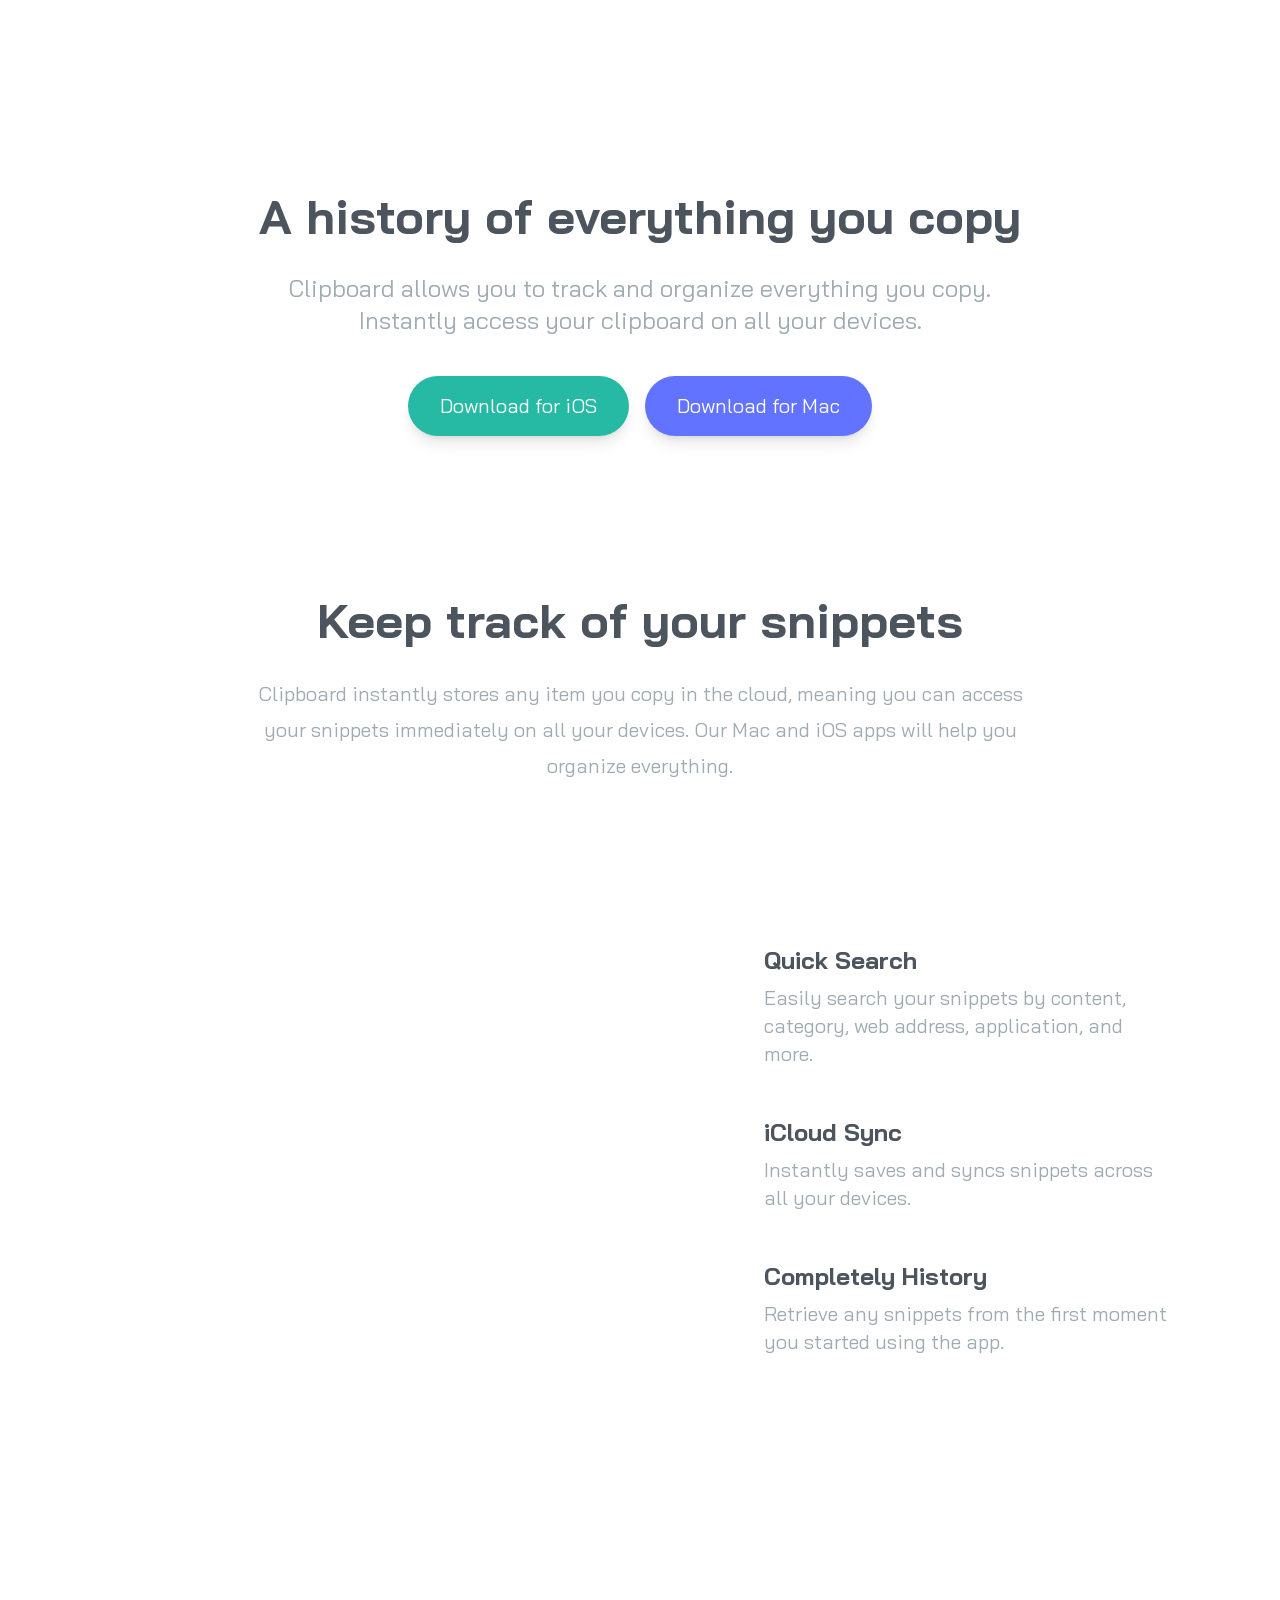
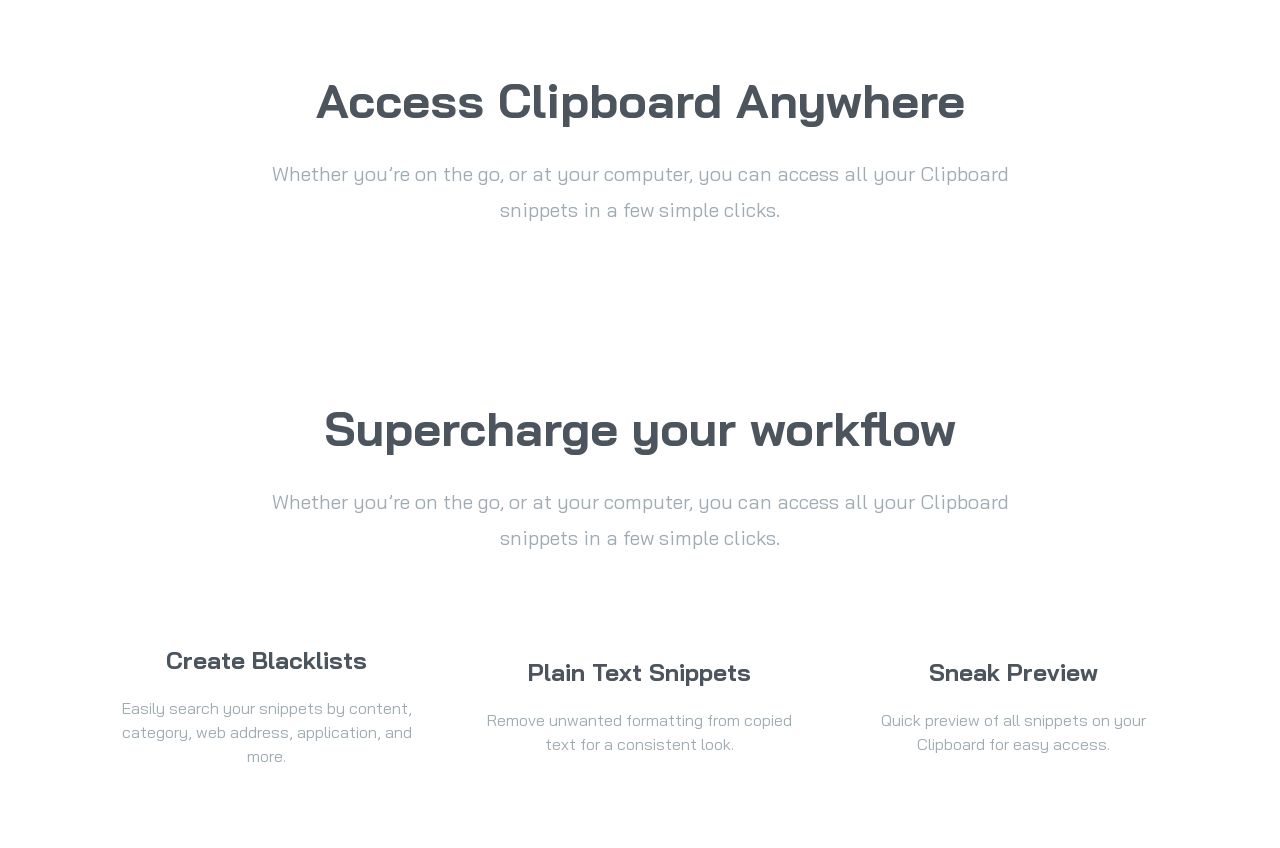
==== commit 76180f9a: "Added supercharge section" ====
--- a/clipboard/index.html
+++ b/clipboard/index.html
@@ -104,5 +104,46 @@
         <img src="images/image-devices.png" alt="" class="mx-auto" />
       </div>
     </section>
+
+    <!-- Supercharge Section -->
+    <section id="supercharge">
+      <div class="section-container my-20">
+        <h3>Supercharge your workflow</h3>
+        <p class="section-content mb-16">
+          Whether you’re on the go, or at your computer, you can access all your
+          Clipboard snippets in a few simple clicks.
+        </p>
+        <!-- Items Container -->
+        <div
+          class="flex flex-col items-center justify-between space-y-16 md:flex-row md:space-y-0 md:space-x-12"
+        >
+          <!-- Item 1 -->
+          <div class="flex flex-col items-center space-y-5">
+            <img src="images/icon-blacklist.svg" alt="" class="mb-6" />
+            <h5>Create Blacklists</h5>
+            <p class="text-grayish-blue max-w-md">
+              Easily search your snippets by content, category, web address,
+              application, and more.
+            </p>
+          </div>
+          <!-- Item 2 -->
+          <div class="flex flex-col items-center space-y-5">
+            <img src="images/icon-text.svg" alt="" class="mb-6" />
+            <h5>Plain Text Snippets</h5>
+            <p class="text-grayish-blue max-w-md">
+              Remove unwanted formatting from copied text for a consistent look.
+            </p>
+          </div>
+          <!-- Item 3 -->
+          <div class="flex flex-col items-center space-y-5">
+            <img src="images/icon-preview.svg" alt="" class="mb-6" />
+            <h5>Sneak Preview</h5>
+            <p class="text-grayish-blue max-w-md">
+              Quick preview of all snippets on your Clipboard for easy access.
+            </p>
+          </div>
+        </div>
+      </div>
+    </section>
   </body>
 </html>
--- a/clipboard/css/output.css
+++ b/clipboard/css/output.css
@@ -193,6 +193,16 @@
     padding-inline: calc(var(--spacing) * 10);
     text-align: center;
   }
+  .section-content {
+    margin-inline: auto;
+    max-width: var(--container-3xl);
+    text-align: center;
+    font-size: var(--text-xl);
+    line-height: var(--tw-leading, var(--text-xl--line-height));
+    --tw-leading: calc(var(--spacing) * 9);
+    line-height: calc(var(--spacing) * 9);
+    color: var(--color-grayish-blue);
+  }
   .mx-auto {
     margin-inline: auto;
   }
@@ -205,11 +215,14 @@
   .mt-16 {
     margin-top: calc(var(--spacing) * 16);
   }
-  .mb-2 {
-    margin-bottom: calc(var(--spacing) * 2);
+  .mb-6 {
+    margin-bottom: calc(var(--spacing) * 6);
   }
   .mb-10 {
     margin-bottom: calc(var(--spacing) * 10);
+  }
+  .mb-16 {
+    margin-bottom: calc(var(--spacing) * 16);
   }
   .mb-24 {
     margin-bottom: calc(var(--spacing) * 24);
@@ -251,14 +264,36 @@
   .flex {
     display: flex;
   }
+  .table {
+    display: table;
+  }
   .max-w-3xl {
     max-width: var(--container-3xl);
   }
   .max-w-md {
     max-width: var(--container-md);
   }
+  .border-collapse {
+    border-collapse: collapse;
+  }
+  .resize {
+    resize: both;
+  }
   .flex-col {
     flex-direction: column;
+  }
+  .items-center {
+    align-items: center;
+  }
+  .justify-between {
+    justify-content: space-between;
+  }
+  .space-y-5 {
+    :where(& > :not(:last-child)) {
+      --tw-space-y-reverse: 0;
+      margin-block-start: calc(calc(var(--spacing) * 5) * var(--tw-space-y-reverse));
+      margin-block-end: calc(calc(var(--spacing) * 5) * calc(1 - var(--tw-space-y-reverse)));
+    }
   }
   .space-y-12 {
     :where(& > :not(:last-child)) {
@@ -267,8 +302,19 @@
       margin-block-end: calc(calc(var(--spacing) * 12) * calc(1 - var(--tw-space-y-reverse)));
     }
   }
+  .space-y-16 {
+    :where(& > :not(:last-child)) {
+      --tw-space-y-reverse: 0;
+      margin-block-start: calc(calc(var(--spacing) * 16) * var(--tw-space-y-reverse));
+      margin-block-end: calc(calc(var(--spacing) * 16) * calc(1 - var(--tw-space-y-reverse)));
+    }
+  }
   .rounded-full {
     border-radius: calc(infinity * 1px);
+  }
+  .border {
+    border-style: var(--tw-border-style);
+    border-width: 1px;
   }
   .bg-light-blue {
     background-color: var(--color-light-blue);
@@ -300,19 +346,19 @@
     --tw-leading: calc(var(--spacing) * 9);
     line-height: calc(var(--spacing) * 9);
   }
-  .font-bold {
-    --tw-font-weight: var(--font-weight-bold);
-    font-weight: var(--font-weight-bold);
-  }
-  .text-dark-grayish-blue {
-    color: var(--color-dark-grayish-blue);
-  }
   .text-grayish-blue {
     color: var(--color-grayish-blue);
+  }
+  .underline {
+    text-decoration-line: underline;
   }
   .shadow-lg {
     --tw-shadow: 0 10px 15px -3px var(--tw-shadow-color, rgb(0 0 0 / 0.1)), 0 4px 6px -4px var(--tw-shadow-color, rgb(0 0 0 / 0.1));
     box-shadow: var(--tw-inset-shadow), var(--tw-inset-ring-shadow), var(--tw-ring-offset-shadow), var(--tw-ring-shadow), var(--tw-shadow);
+  }
+  .outline {
+    outline-style: var(--tw-outline-style);
+    outline-width: 1px;
   }
   .duration-200 {
     --tw-duration: 200ms;
@@ -343,6 +389,24 @@
   .md\:flex-row {
     @media (width >= 768px) {
       flex-direction: row;
+    }
+  }
+  .md\:space-y-0 {
+    @media (width >= 768px) {
+      :where(& > :not(:last-child)) {
+        --tw-space-y-reverse: 0;
+        margin-block-start: calc(calc(var(--spacing) * 0) * var(--tw-space-y-reverse));
+        margin-block-end: calc(calc(var(--spacing) * 0) * calc(1 - var(--tw-space-y-reverse)));
+      }
+    }
+  }
+  .md\:space-x-12 {
+    @media (width >= 768px) {
+      :where(& > :not(:last-child)) {
+        --tw-space-x-reverse: 0;
+        margin-inline-start: calc(calc(var(--spacing) * 12) * var(--tw-space-x-reverse));
+        margin-inline-end: calc(calc(var(--spacing) * 12) * calc(1 - var(--tw-space-x-reverse)));
+      }
     }
   }
   .md\:space-x-32 {
@@ -399,6 +463,10 @@
     background-size: contain;
   }
 }
+@property --tw-leading {
+  syntax: "*";
+  inherits: false;
+}
 @property --tw-space-y-reverse {
   syntax: "*";
   inherits: false;
@@ -409,13 +477,10 @@
   inherits: false;
   initial-value: 0;
 }
-@property --tw-leading {
-  syntax: "*";
-  inherits: false;
-}
-@property --tw-font-weight {
-  syntax: "*";
-  inherits: false;
+@property --tw-border-style {
+  syntax: "*";
+  inherits: false;
+  initial-value: solid;
 }
 @property --tw-shadow {
   syntax: "*";
@@ -482,17 +547,26 @@
   inherits: false;
   initial-value: 0 0 #0000;
 }
+@property --tw-outline-style {
+  syntax: "*";
+  inherits: false;
+  initial-value: solid;
+}
 @property --tw-duration {
+  syntax: "*";
+  inherits: false;
+}
+@property --tw-font-weight {
   syntax: "*";
   inherits: false;
 }
 @layer properties {
   @supports ((-webkit-hyphens: none) and (not (margin-trim: inline))) or ((-moz-orient: inline) and (not (color:rgb(from red r g b)))) {
     *, ::before, ::after, ::backdrop {
+      --tw-leading: initial;
       --tw-space-y-reverse: 0;
       --tw-space-x-reverse: 0;
-      --tw-leading: initial;
-      --tw-font-weight: initial;
+      --tw-border-style: solid;
       --tw-shadow: 0 0 #0000;
       --tw-shadow-color: initial;
       --tw-shadow-alpha: 100%;
@@ -507,7 +581,9 @@
       --tw-ring-offset-width: 0px;
       --tw-ring-offset-color: #fff;
       --tw-ring-offset-shadow: 0 0 #0000;
+      --tw-outline-style: solid;
       --tw-duration: initial;
-    }
-  }
-}
+      --tw-font-weight: initial;
+    }
+  }
+}
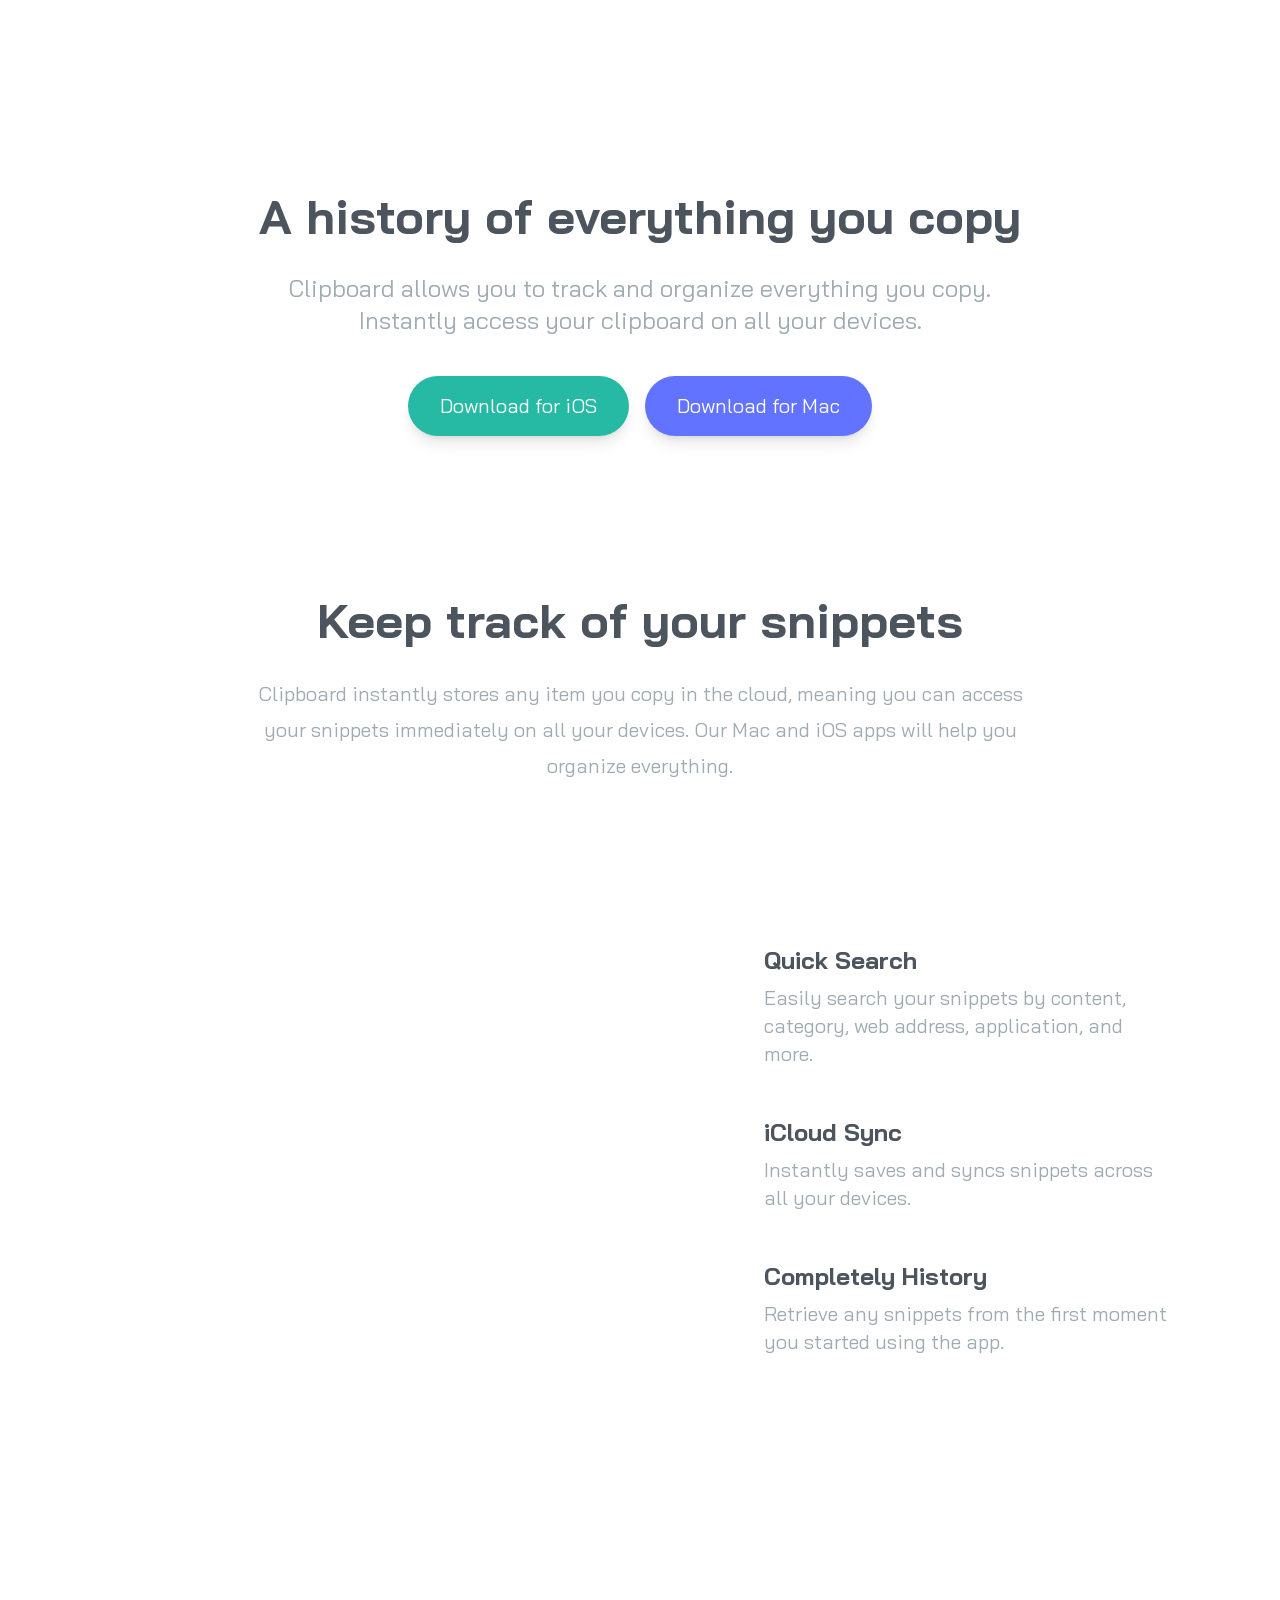
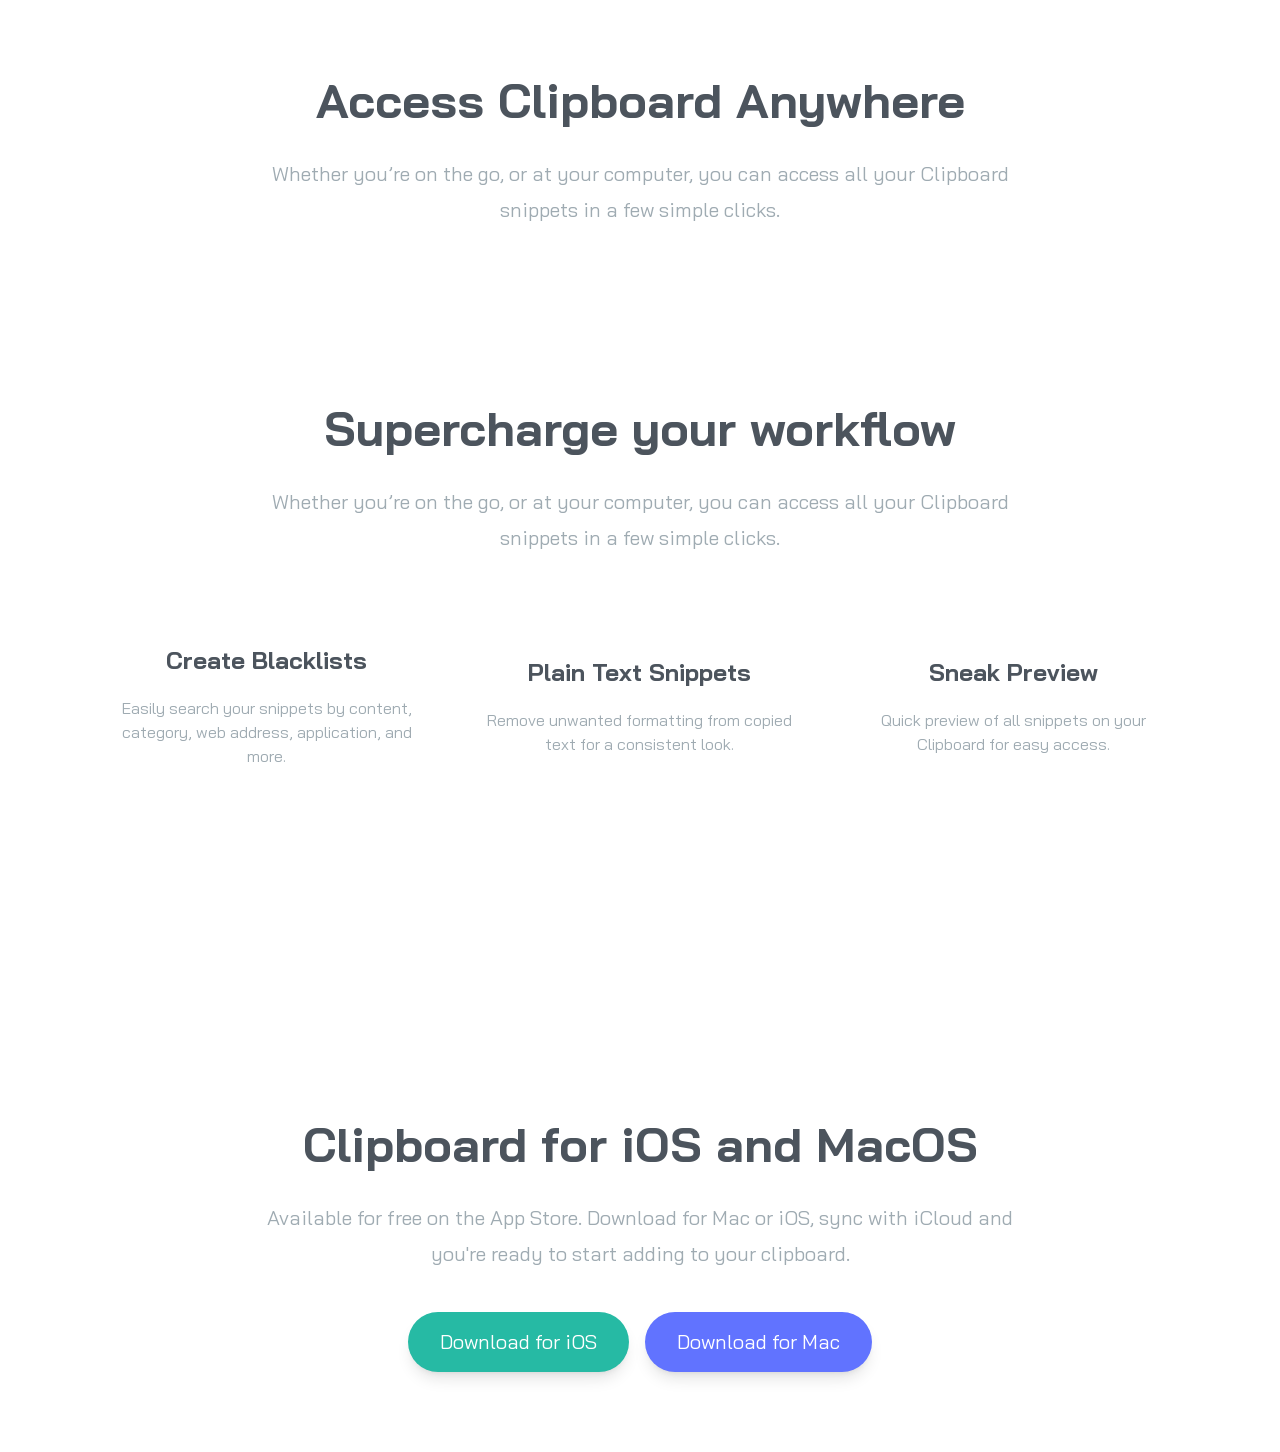
==== commit 8642641f: "Added bottom description and buttons section" ====
--- a/clipboard/index.html
+++ b/clipboard/index.html
@@ -145,5 +145,53 @@
         </div>
       </div>
     </section>
+
+    <!-- References Section -->
+    <section id="references">
+      <div
+        class="mx-auto my-44 flex max-w-6xl flex-col items-center justify-between space-y-16 px-10 md:flex-row md:space-y-0"
+      >
+        <img src="images/logo-google.png" alt="" />
+        <img src="images/logo-ibm.png" alt="" />
+        <img src="images/logo-microsoft.png" alt="" />
+        <img src="images/logo-hp.png" alt="" />
+        <img src="images/logo-vector-graphics.png" alt="" />
+      </div>
+    </section>
+
+    <!-- Bottom CTA Section -->
+    <section id="bottom">
+      <div class="section-container my-20">
+        <h3>Clipboard for iOS and MacOS</h3>
+        <p class="section-content mb-10">
+          Available for free on the App Store. Download for Mac or iOS, sync
+          with iCloud and you're ready to start adding to your clipboard.
+        </p>
+        <!-- Button Container -->
+        <div class="button-container">
+          <a
+            href="#"
+            class="bg-strong-cyan rounded-full p-4 px-8 shadow-lg duration-200 hover:opacity-80"
+            >Download for iOS</a
+          >
+          <a
+            href="#"
+            class="bg-light-blue rounded-full p-4 px-8 shadow-lg duration-200 hover:opacity-80"
+            >Download for Mac</a
+          >
+        </div>
+      </div>
+    </section>
+
+    <!-- Footer -->
+    <footer class="bg-gray-50">
+      <div class="section-container">
+        <div class="flex flex-col items-center justify-between md:flex-row">
+          <!-- Image -->
+          <img src="images/logo.svg" alt="" class="scale-50" />
+          <!-- Container for Menus & Social -->
+        </div>
+      </div>
+    </footer>
   </body>
 </html>
--- a/clipboard/css/output.css
+++ b/clipboard/css/output.css
@@ -7,6 +7,7 @@
     --font-sans: "Bai Jamjuree", sans-serif;
     --font-mono: ui-monospace, SFMono-Regular, Menlo, Monaco, Consolas, "Liberation Mono",
       "Courier New", monospace;
+    --color-gray-50: oklch(98.5% 0.002 247.839);
     --color-white: #fff;
     --spacing: 0.25rem;
     --container-md: 28rem;
@@ -181,6 +182,9 @@
   .relative {
     position: relative;
   }
+  .start {
+    inset-inline-start: var(--spacing);
+  }
   .top-0 {
     top: calc(var(--spacing) * 0);
   }
@@ -212,6 +216,9 @@
   .my-20 {
     margin-block: calc(var(--spacing) * 20);
   }
+  .my-44 {
+    margin-block: calc(var(--spacing) * 44);
+  }
   .mt-16 {
     margin-top: calc(var(--spacing) * 16);
   }
@@ -270,11 +277,20 @@
   .max-w-3xl {
     max-width: var(--container-3xl);
   }
+  .max-w-6xl {
+    max-width: var(--container-6xl);
+  }
   .max-w-md {
     max-width: var(--container-md);
   }
   .border-collapse {
     border-collapse: collapse;
+  }
+  .scale-50 {
+    --tw-scale-x: 50%;
+    --tw-scale-y: 50%;
+    --tw-scale-z: 50%;
+    scale: var(--tw-scale-x) var(--tw-scale-y);
   }
   .resize {
     resize: both;
@@ -316,6 +332,9 @@
     border-style: var(--tw-border-style);
     border-width: 1px;
   }
+  .bg-gray-50 {
+    background-color: var(--color-gray-50);
+  }
   .bg-light-blue {
     background-color: var(--color-light-blue);
   }
@@ -327,6 +346,9 @@
   }
   .px-8 {
     padding-inline: calc(var(--spacing) * 8);
+  }
+  .px-10 {
+    padding-inline: calc(var(--spacing) * 10);
   }
   .pt-16 {
     padding-top: calc(var(--spacing) * 16);
@@ -477,6 +499,21 @@
   inherits: false;
   initial-value: 0;
 }
+@property --tw-scale-x {
+  syntax: "*";
+  inherits: false;
+  initial-value: 1;
+}
+@property --tw-scale-y {
+  syntax: "*";
+  inherits: false;
+  initial-value: 1;
+}
+@property --tw-scale-z {
+  syntax: "*";
+  inherits: false;
+  initial-value: 1;
+}
 @property --tw-border-style {
   syntax: "*";
   inherits: false;
@@ -566,6 +603,9 @@
       --tw-leading: initial;
       --tw-space-y-reverse: 0;
       --tw-space-x-reverse: 0;
+      --tw-scale-x: 1;
+      --tw-scale-y: 1;
+      --tw-scale-z: 1;
       --tw-border-style: solid;
       --tw-shadow: 0 0 #0000;
       --tw-shadow-color: initial;
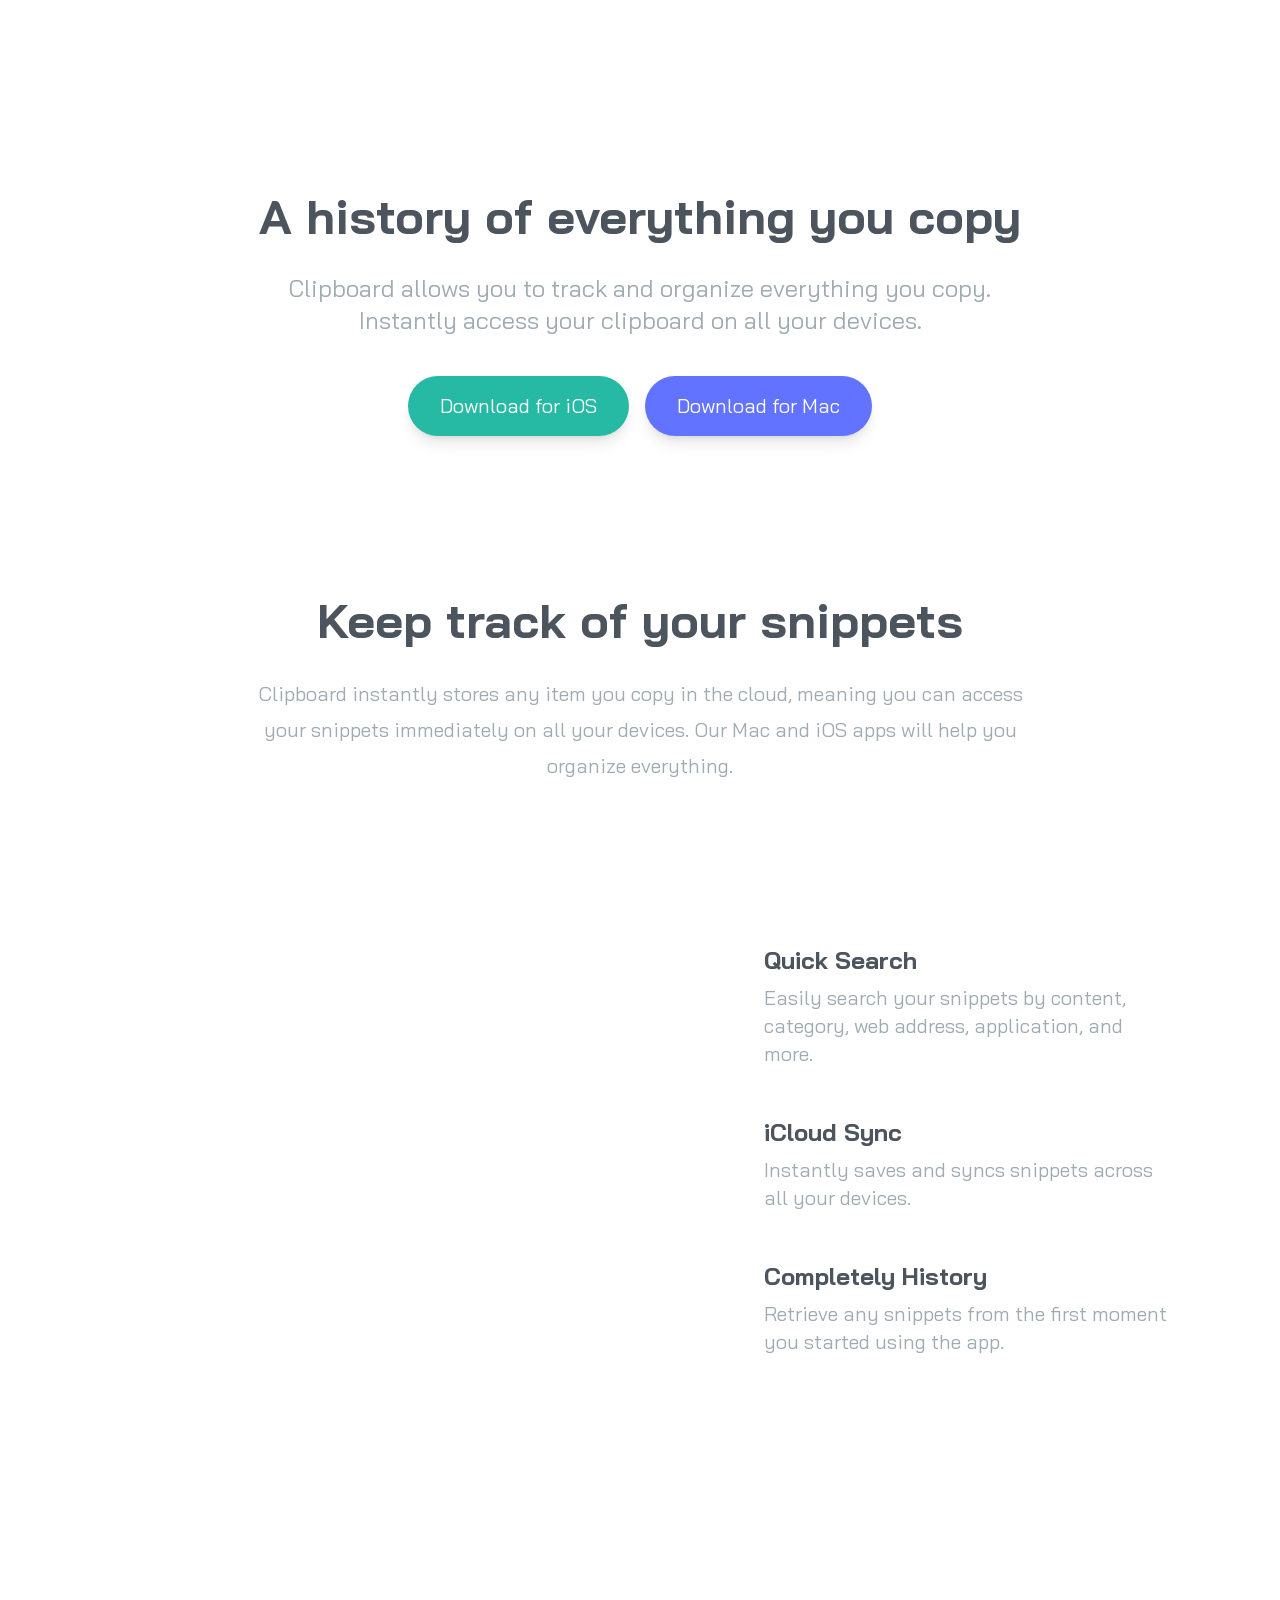
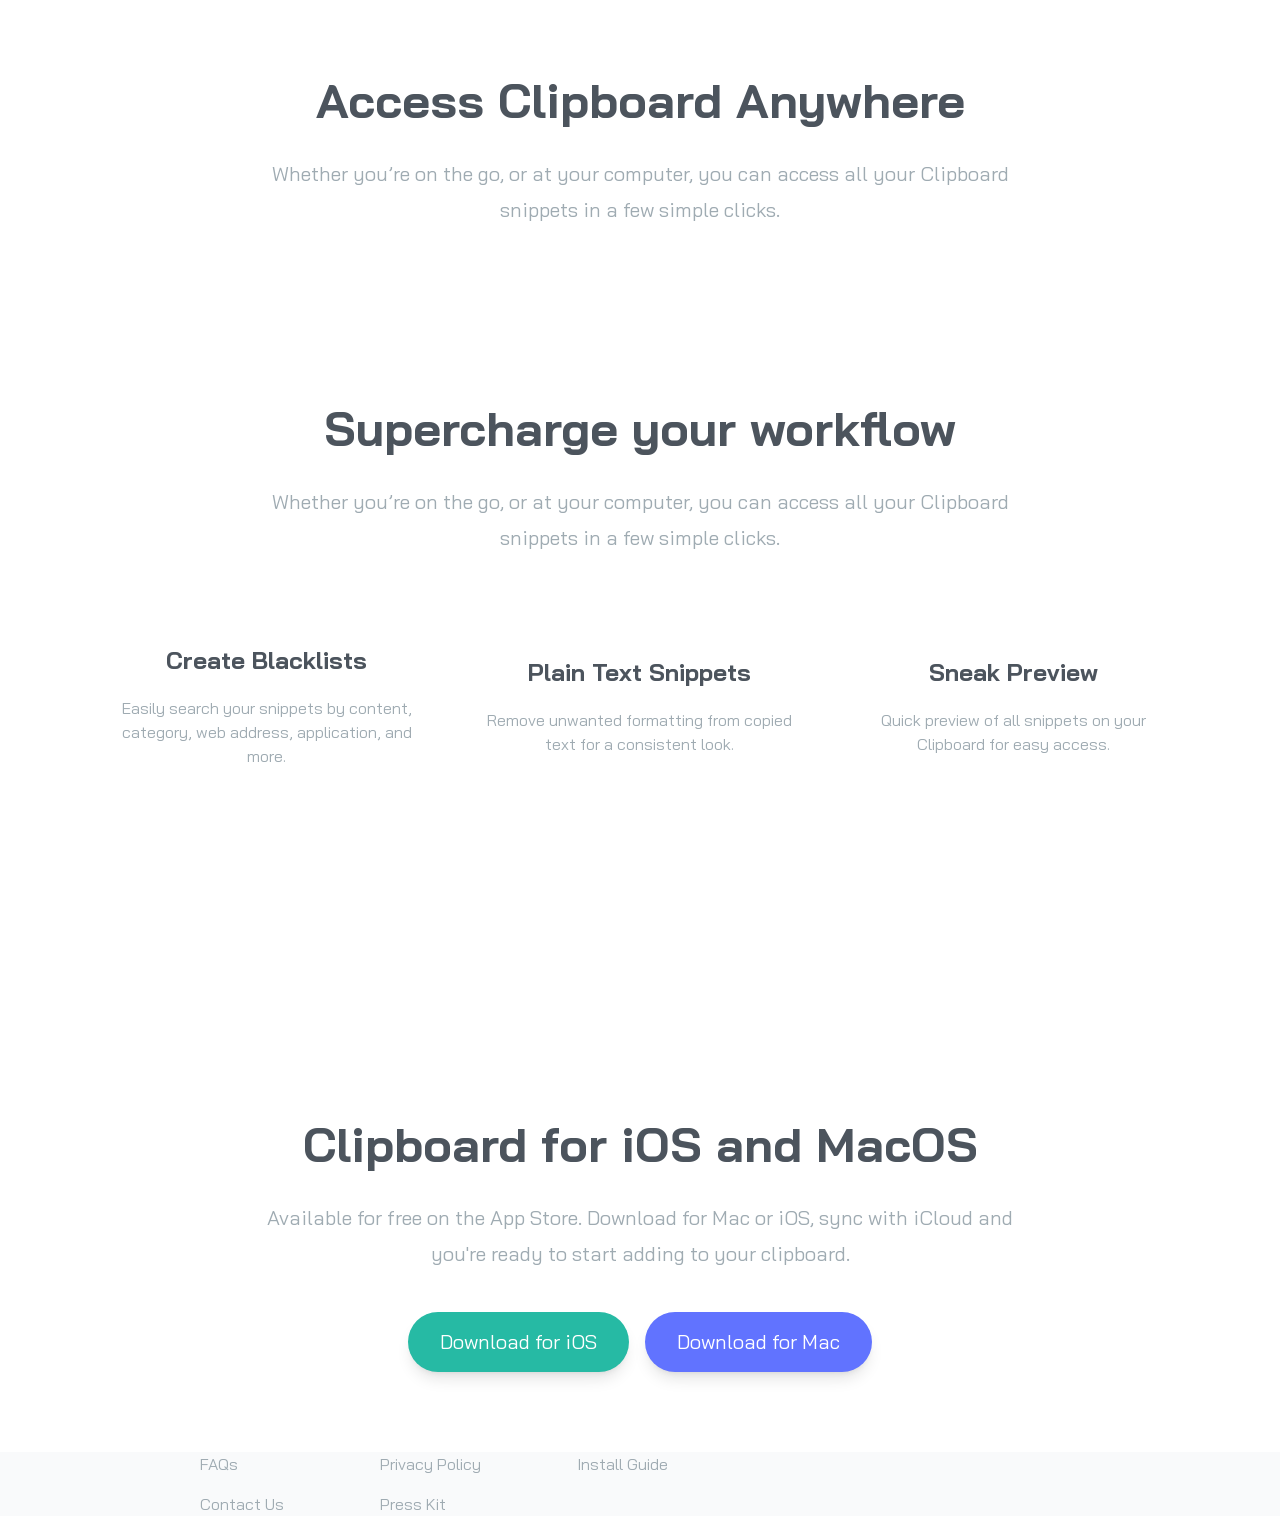
==== commit 471b5fd9: "Added custom footer icon filter class to input.css" ====
--- a/clipboard/index.html
+++ b/clipboard/index.html
@@ -190,6 +190,59 @@
           <!-- Image -->
           <img src="images/logo.svg" alt="" class="scale-50" />
           <!-- Container for Menus & Social -->
+          <div
+            class="text-grayish-blue mb-10 flex flex-1 flex-col items-center justify-between space-y-6 md:mb-0 md:flex-row md:space-y-0"
+          >
+            <!-- Menus -->
+            <div
+              class="flex flex-col space-y-4 md:ml-24 md:flex-row md:space-y-0 md:space-x-24"
+            >
+              <!-- Menu 1 -->
+              <div class="flex flex-col space-y-4 text-center md:text-left">
+                <div><a href="#" class="hover:text-strong-cyan">FAQs</a></div>
+                <div>
+                  <a href="#" class="hover:text-strong-cyan">Contact Us</a>
+                </div>
+              </div>
+              <!-- Menu 2 -->
+              <div class="flex flex-col space-y-4 text-center md:text-left">
+                <div>
+                  <a href="#" class="hover:text-strong-cyan">Privacy Policy</a>
+                </div>
+                <div>
+                  <a href="#" class="hover:text-strong-cyan">Press Kit</a>
+                </div>
+              </div>
+              <!-- Menu 3 -->
+              <div class="flex flex-col space-y-4 text-center md:text-left">
+                <div>
+                  <a href="#" class="hover:text-strong-cyan">Install Guide</a>
+                </div>
+              </div>
+            </div>
+
+            <!-- Social Icons -->
+            <div class="flex w-32 justify-between py-1">
+              <a href="#"
+                ><img
+                  src="images/icon-facebook.svg"
+                  alt=""
+                  class="ficon duration-200"
+              /></a>
+              <a href="#"
+                ><img
+                  src="images/icon-twitter.svg"
+                  alt=""
+                  class="ficon duration-200"
+              /></a>
+              <a href="#"
+                ><img
+                  src="images/icon-instagram.svg"
+                  alt=""
+                  class="ficon duration-200"
+              /></a>
+            </div>
+          </div>
         </div>
       </div>
     </footer>
--- a/clipboard/css/output.css
+++ b/clipboard/css/output.css
@@ -271,8 +271,8 @@
   .flex {
     display: flex;
   }
-  .table {
-    display: table;
+  .w-32 {
+    width: calc(var(--spacing) * 32);
   }
   .max-w-3xl {
     max-width: var(--container-3xl);
@@ -283,8 +283,8 @@
   .max-w-md {
     max-width: var(--container-md);
   }
-  .border-collapse {
-    border-collapse: collapse;
+  .flex-1 {
+    flex: 1;
   }
   .scale-50 {
     --tw-scale-x: 50%;
@@ -292,9 +292,6 @@
     --tw-scale-z: 50%;
     scale: var(--tw-scale-x) var(--tw-scale-y);
   }
-  .resize {
-    resize: both;
-  }
   .flex-col {
     flex-direction: column;
   }
@@ -303,6 +300,13 @@
   }
   .justify-between {
     justify-content: space-between;
+  }
+  .space-y-4 {
+    :where(& > :not(:last-child)) {
+      --tw-space-y-reverse: 0;
+      margin-block-start: calc(calc(var(--spacing) * 4) * var(--tw-space-y-reverse));
+      margin-block-end: calc(calc(var(--spacing) * 4) * calc(1 - var(--tw-space-y-reverse)));
+    }
   }
   .space-y-5 {
     :where(& > :not(:last-child)) {
@@ -311,6 +315,13 @@
       margin-block-end: calc(calc(var(--spacing) * 5) * calc(1 - var(--tw-space-y-reverse)));
     }
   }
+  .space-y-6 {
+    :where(& > :not(:last-child)) {
+      --tw-space-y-reverse: 0;
+      margin-block-start: calc(calc(var(--spacing) * 6) * var(--tw-space-y-reverse));
+      margin-block-end: calc(calc(var(--spacing) * 6) * calc(1 - var(--tw-space-y-reverse)));
+    }
+  }
   .space-y-12 {
     :where(& > :not(:last-child)) {
       --tw-space-y-reverse: 0;
@@ -328,10 +339,6 @@
   .rounded-full {
     border-radius: calc(infinity * 1px);
   }
-  .border {
-    border-style: var(--tw-border-style);
-    border-width: 1px;
-  }
   .bg-gray-50 {
     background-color: var(--color-gray-50);
   }
@@ -349,6 +356,9 @@
   }
   .px-10 {
     padding-inline: calc(var(--spacing) * 10);
+  }
+  .py-1 {
+    padding-block: calc(var(--spacing) * 1);
   }
   .pt-16 {
     padding-top: calc(var(--spacing) * 16);
@@ -371,20 +381,20 @@
   .text-grayish-blue {
     color: var(--color-grayish-blue);
   }
-  .underline {
-    text-decoration-line: underline;
-  }
   .shadow-lg {
     --tw-shadow: 0 10px 15px -3px var(--tw-shadow-color, rgb(0 0 0 / 0.1)), 0 4px 6px -4px var(--tw-shadow-color, rgb(0 0 0 / 0.1));
     box-shadow: var(--tw-inset-shadow), var(--tw-inset-ring-shadow), var(--tw-ring-offset-shadow), var(--tw-ring-shadow), var(--tw-shadow);
   }
-  .outline {
-    outline-style: var(--tw-outline-style);
-    outline-width: 1px;
-  }
   .duration-200 {
     --tw-duration: 200ms;
     transition-duration: 200ms;
+  }
+  .hover\:text-strong-cyan {
+    &:hover {
+      @media (hover: hover) {
+        color: var(--color-strong-cyan);
+      }
+    }
   }
   .hover\:opacity-80 {
     &:hover {
@@ -398,9 +408,19 @@
       position: absolute;
     }
   }
+  .md\:mb-0 {
+    @media (width >= 768px) {
+      margin-bottom: calc(var(--spacing) * 0);
+    }
+  }
   .md\:mb-60 {
     @media (width >= 768px) {
       margin-bottom: calc(var(--spacing) * 60);
+    }
+  }
+  .md\:ml-24 {
+    @media (width >= 768px) {
+      margin-left: calc(var(--spacing) * 24);
     }
   }
   .md\:w-1\/2 {
@@ -428,6 +448,15 @@
         --tw-space-x-reverse: 0;
         margin-inline-start: calc(calc(var(--spacing) * 12) * var(--tw-space-x-reverse));
         margin-inline-end: calc(calc(var(--spacing) * 12) * calc(1 - var(--tw-space-x-reverse)));
+      }
+    }
+  }
+  .md\:space-x-24 {
+    @media (width >= 768px) {
+      :where(& > :not(:last-child)) {
+        --tw-space-x-reverse: 0;
+        margin-inline-start: calc(calc(var(--spacing) * 24) * var(--tw-space-x-reverse));
+        margin-inline-end: calc(calc(var(--spacing) * 24) * calc(1 - var(--tw-space-x-reverse)));
       }
     }
   }
@@ -456,6 +485,9 @@
     background-image: url("../images/bg-header-desktop.png");
     background-repeat: no-repeat;
     background-size: contain;
+  }
+  .ficon:hover {
+    filter: invert(53%) sepia(68%) saturate(434%) hue-rotate(121deg) brightness(101%) contrast(94%);
   }
   h3 {
     margin-bottom: calc(var(--spacing) * 8);
@@ -514,11 +546,6 @@
   inherits: false;
   initial-value: 1;
 }
-@property --tw-border-style {
-  syntax: "*";
-  inherits: false;
-  initial-value: solid;
-}
 @property --tw-shadow {
   syntax: "*";
   inherits: false;
@@ -583,11 +610,6 @@
   syntax: "*";
   inherits: false;
   initial-value: 0 0 #0000;
-}
-@property --tw-outline-style {
-  syntax: "*";
-  inherits: false;
-  initial-value: solid;
 }
 @property --tw-duration {
   syntax: "*";
@@ -606,7 +628,6 @@
       --tw-scale-x: 1;
       --tw-scale-y: 1;
       --tw-scale-z: 1;
-      --tw-border-style: solid;
       --tw-shadow: 0 0 #0000;
       --tw-shadow-color: initial;
       --tw-shadow-alpha: 100%;
@@ -621,7 +642,6 @@
       --tw-ring-offset-width: 0px;
       --tw-ring-offset-color: #fff;
       --tw-ring-offset-shadow: 0 0 #0000;
-      --tw-outline-style: solid;
       --tw-duration: initial;
       --tw-font-weight: initial;
     }
